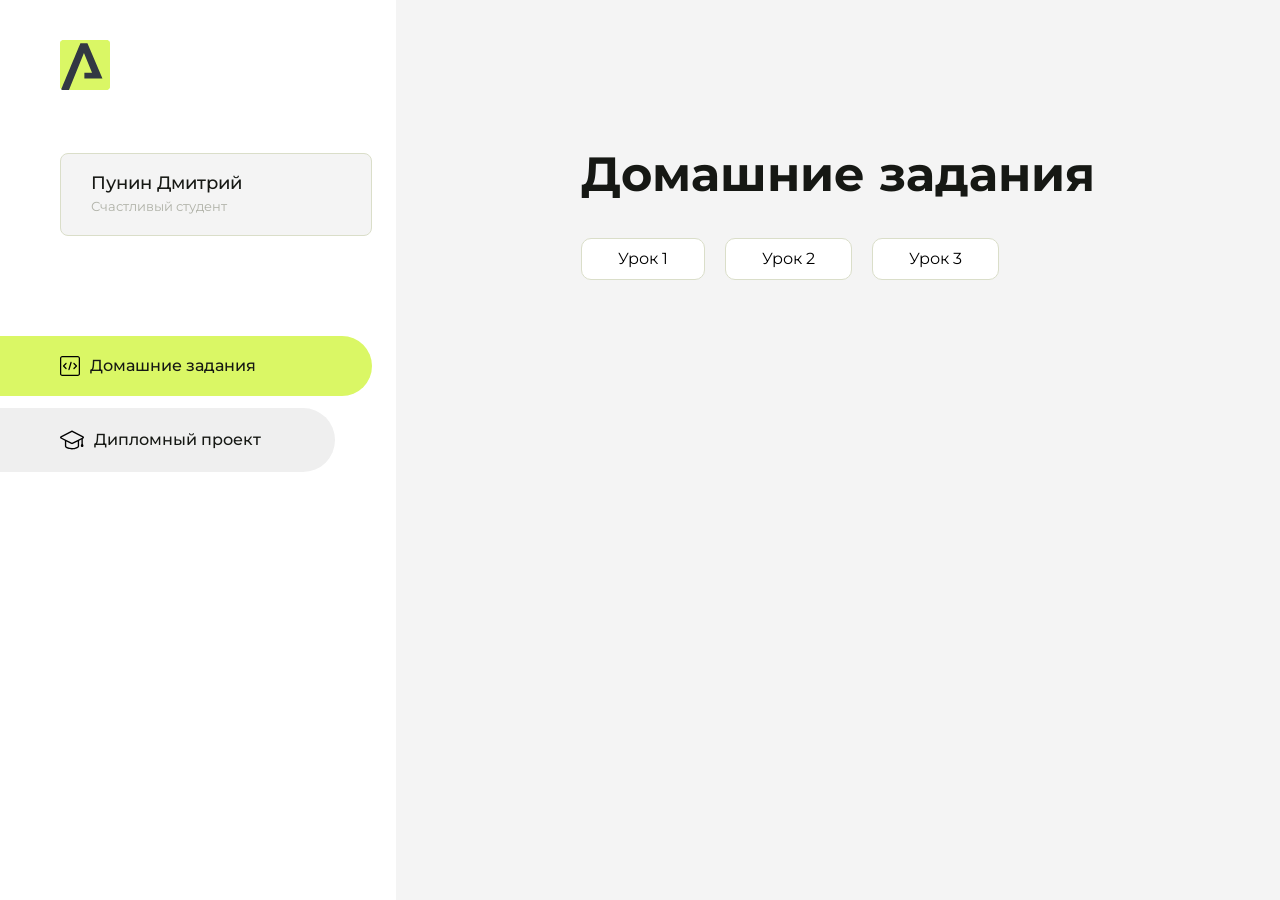
==== index.html @ 282d9a0c "Update index.html" ====
<!DOCTYPE html>
<html lang="en">
<head>
    <meta charset="UTF-8">
    <meta name="viewport" content="width=device-width, initial-scale=1.0">
    <title>Домашняя работа</title>
    <link rel="shortcut icon" href="src/logo.ico" type="image/x-icon">
    <link rel="preconnect" href="https://fonts.googleapis.com">
    <link rel="preconnect" href="https://fonts.gstatic.com" crossorigin>
    <link href="https://fonts.googleapis.com/css2?family=Montserrat:wght@400;500;700&family=Rubik:wght@500&display=swap"
          rel="stylesheet">
    <link rel="stylesheet" href="src/style.css">
</head>
<body id="body">
<div class="overlay" id="overlay"></div>
<div class="layout">
    <div class="burger" id="burger">
        <svg viewBox="0 0 24 24" fill="none" xmlns="http://www.w3.org/2000/svg">
            <g id="SVGRepo_bgCarrier" stroke-width="0"></g>
            <g id="SVGRepo_tracerCarrier" stroke-linecap="round" stroke-linejoin="round"></g>
            <g id="SVGRepo_iconCarrier">
                <path d="M4 18L20 18" stroke="#DAF765" stroke-width="2" stroke-linecap="round"></path>
                <path d="M4 12L20 12" stroke="#DAF765" stroke-width="2" stroke-linecap="round"></path>
                <path d="M4 6L20 6" stroke="#DAF765" stroke-width="2" stroke-linecap="round"></path>
            </g>
        </svg>
    </div>
    <aside class="sidebar" id="sidebar">
        <div class="sidebar__inner">
            <div class="logo">
                <svg width="50" height="50" viewBox="0 0 50 50" fill="none" xmlns="http://www.w3.org/2000/svg">
                    <g clip-path="url(#clip0_513_74730)">
                        <path d="M46.17 -0.257004H3.83C1.57281 -0.257004 -0.257 1.57281 -0.257 3.83V46.17C-0.257 48.4272 1.57281 50.257 3.83 50.257H46.17C48.4272 50.257 50.257 48.4272 50.257 46.17V3.83C50.257 1.57281 48.4272 -0.257004 46.17 -0.257004Z"
                              fill="#DAF765"/>
                        <path d="M24.375 38.4H42.461L27.441 3.1585H20.4355C20.4355 3.1585 6.7895 35.881 1.1945 49.294C2.015 50.0275 3.0945 50.257 3.6945 50.257H8.8445L23.954 13.07L32.0465 32.8285H24.375V38.4Z"
                              fill="#323843"/>
                    </g>
                    <defs>
                        <clipPath id="clip0_513_74730">
                            <rect width="50" height="50" fill="white"/>
                        </clipPath>
                    </defs>
                </svg>
            </div>
            <div class="sidebar__user">
                <div class="sidebar__name">Пунин Дмитрий</div>
                <div class="sidebar__text">Счастливый студент</div>
            </div>
            <div class="sidebar__tabs">
                <div class="sidebar__item">
                    <button class="sidebar__button active" id="tasks">
                        <svg xmlns="http://www.w3.org/2000/svg" width="20" height="20" viewBox="0 0 20 20" fill="none">
                            <g clip-path="url(#clip0_704_74543)">
                                <path d="M17.7083 20H2.29167C1.0275 20 0 18.9725 0 17.7083V2.29167C0 1.0275 1.0275 0 2.29167 0H17.7083C18.9725 0 20 1.0275 20 2.29167V17.7083C20 18.9725 18.9725 20 17.7083 20ZM2.29167 1.25C1.7175 1.25 1.25 1.7175 1.25 2.29167V17.7083C1.25 18.2825 1.7175 18.75 2.29167 18.75H17.7083C18.2825 18.75 18.75 18.2825 18.75 17.7083V2.29167C18.75 1.7175 18.2825 1.25 17.7083 1.25H2.29167Z"
                                      fill="black"/>
                                <path d="M6.04167 13.125C5.88167 13.125 5.72167 13.0642 5.6 12.9417L3.1 10.4417C2.85583 10.1975 2.85583 9.80167 3.1 9.5575L5.6 7.0575C5.84417 6.81333 6.24 6.81333 6.48417 7.0575C6.72833 7.30167 6.72833 7.6975 6.48417 7.94167L4.42583 10L6.48417 12.0583C6.72833 12.3025 6.72833 12.6983 6.48417 12.9425C6.36167 13.0642 6.20167 13.125 6.04167 13.125Z"
                                      fill="black"/>
                                <path d="M8.95833 14.1667C8.9 14.1667 8.84 14.1583 8.78167 14.1417C8.45083 14.0442 8.26083 13.6967 8.35833 13.3658L10.4417 6.28251C10.5392 5.95084 10.8892 5.76417 11.2175 5.85917C11.5483 5.95667 11.7383 6.30417 11.6408 6.63501L9.5575 13.7183C9.47833 13.9908 9.22833 14.1667 8.95833 14.1667Z"
                                      fill="black"/>
                                <path d="M13.9583 13.125C13.7983 13.125 13.6383 13.0642 13.5167 12.9417C13.2725 12.6975 13.2725 12.3017 13.5167 12.0575L15.575 9.99916L13.5167 7.94083C13.2725 7.69666 13.2725 7.30083 13.5167 7.05666C13.7608 6.81249 14.1567 6.81249 14.4008 7.05666L16.9008 9.55666C17.145 9.80083 17.145 10.1967 16.9008 10.4408L14.4008 12.9408C14.2783 13.0642 14.1183 13.125 13.9583 13.125Z"
                                      fill="black"/>
                            </g>
                            <defs>
                                <clipPath id="clip0_704_74543">
                                    <rect width="20" height="20" fill="white"/>
                                </clipPath>
                            </defs>
                        </svg>
                        <span>Домашние задания</span></button>
                </div>
                <div class="sidebar__item">
                    <button class="sidebar__button" id="diplom">
                        <svg xmlns="http://www.w3.org/2000/svg" width="24" height="24" viewBox="0 0 24 24" fill="none">
                            <g clip-path="url(#clip0_704_74553)">
                                <path d="M23.2628 10.5971C23.7176 10.365 24 9.90375 24 9.39337C24 8.883 23.7176 8.42175 23.2628 8.18962L12.6135 2.75362C12.2291 2.55824 11.7705 2.55787 11.3854 2.75399L0.736875 8.19C0.282375 8.42175 0 8.883 0 9.39337C0 9.90375 0.282375 10.365 0.736875 10.5971L4.89038 12.7177V18.2074C4.89038 19.8154 8.412 21.393 12 21.393C15.5884 21.393 19.1096 19.815 19.1096 18.2074V12.7174L21.4609 11.517V15.8017L20.901 17.2305C20.7409 17.6389 20.7934 18.0994 21.0405 18.4616C21.2876 18.8246 21.6979 19.041 22.1366 19.041C22.5754 19.041 22.9852 18.8246 23.2324 18.462C23.4795 18.099 23.532 17.6385 23.3719 17.2301L22.8124 15.8021V10.827L23.2628 10.5971ZM17.7623 18.1721C17.6198 18.6375 15.3491 20.0419 12 20.0419C8.65088 20.0419 6.38025 18.6375 6.2415 18.2074V12.3037L6.23887 12.3019C6.23812 12.057 6.1065 11.8207 5.87325 11.7019L1.3515 9.39337L12 3.95737L22.6489 9.39337L12 14.8294L5.87325 11.7019C5.54063 11.5331 4.6695 11.6674 4.5 12C4.33012 12.3322 4.55813 12.5479 4.89038 12.7177L11.3857 16.0331C11.5781 16.1314 11.7889 16.1805 12 16.1805C12.2107 16.1805 12.4222 16.1314 12.6146 16.0331L17.7593 13.407L17.7623 18.1721Z"
                                      fill="black"/>
                            </g>
                            <defs>
                                <clipPath id="clip0_704_74553">
                                    <rect width="24" height="24" fill="white"/>
                                </clipPath>
                            </defs>
                        </svg>
                        <span>Дипломный проект</span></button>
                </div>
            </div>
        </div>

    </aside>
    <div class="content">
        <div class="container">
            <div class="content__block" id="tasksBlock">
                <div class="content__title">Домашние задания</div>
                <ul class="content__list">
                    <li class="content__list-item">
                        <a href="hello-arokenru/index.html">Урок 1</a>
                    </li>
                    <li class="content__list-item">
                        <a href="Lesson-14/index.html">Урок 2</a>
                    </li>
                    <li class="content__list-item">
                        <a href="#">Урок 3</a>
                    </li>
                </ul>
            </div>
            <div class="content__block hidden" id="diplomBlock">
                <div class="content__title">Дипломный проект</div>
                <div class="content__list-diplom">
                    <a href="ПАПКА-С-НОМЕРОМ-УРОКА">Ссылка на ДЗ</a>
                </div>
                <div class="content__decor">
                    <div class="content__decor-text">Давай проверим, чему ты научился!</div>
                    <div class="content__decor-img">
                        <img src="src/decor.png" alt="decor">
                    </div>
                </div>
            </div>
        </div>
    </div>
</div>
<script src="src/index.js"></script>
</body>
</html>
---- src/style.css ----
*{padding: 0;margin: 0;border: 0;}
*,*:before,*:after{-webkit-box-sizing: border-box;box-sizing: border-box;}
:focus,:active{outline: none;}
a:focus,a:active{outline: none;}
nav,footer,header,aside{display: block;}
html,body{
    height:100%;width:100%;
    font-size:100%;line-height:1;-ms-text-size-adjust:100%;-moz-text-size-adjust:100%;-webkit-text-size-adjust:100%;}
input,button,textarea{font-family:inherit;}
input::-ms-clear{display: none;}
button{cursor: pointer;}
button::-moz-focus-inner{padding:0;border:0;}
a,a:visited{text-decoration: none;}
a:hover{text-decoration: none;}
ul li{list-style: none;}
img{vertical-align: top;}
h1,h2,h3,h4,h5,h6{font-size:inherit;font-weight: inherit;}
a{color:inherit;}



body {
    font-family: "Montserrat",SansSerif;
    color: black;
}

body.overflow {
    overflow: hidden;
}



.layout {
    display: -webkit-box;
    display: -ms-flexbox;
    display: flex;
    min-height: 100vh;
}

.sidebar {
    padding: 40px 24px 40px 0;
    -ms-flex-negative: 0;
    flex-shrink: 0;
    background-color: white;
}



.content {
    -webkit-box-flex: 1;
    -ms-flex-positive: 1;
    flex-grow: 1;
    background-color: #F4F4F4;
}

.container {
    display: -webkit-box;
    display: -ms-flexbox;
    display: flex;
    -webkit-box-orient: vertical;
    -webkit-box-direction: normal;
    -ms-flex-direction: column;
    flex-direction: column;
    -webkit-box-pack: center;
    -ms-flex-pack: center;
    justify-content: center;
    -webkit-box-align: center;
    -ms-flex-align: center;
    align-items: center;
    padding: 150px 60px 80px 60px;
}


.logo {
    margin-left: 60px;
    margin-bottom: 60px;
}

.sidebar__user {
    background-color: #F4F4F4;
    padding: 20px 30px;
    margin-left: 60px;
    margin-bottom: 100px;
    border-radius: 8px;
    border: 1px solid #DADEC9;
}

.sidebar__name {
    color:#161814;
    font-size: 18px;
    font-weight: 500;
    margin-bottom: 6px;
}

.sidebar__text {
    color: #AFB1A7;
    font-size: 13px;
    font-weight: 400;
    line-height: 130%; /* 16.9px */
}

.sidebar__item {
    width: 372px;
}

.sidebar__button {
    display: -webkit-box;
    display: -ms-flexbox;
    display: flex;
    -webkit-box-align: center;
    -ms-flex-align: center;
    align-items: center;
    gap: 10px;
    padding: 20px 60px;
    margin-bottom: 12px;
    border-radius: 0px 100px 100px 0px;
    -webkit-transition: all .5s;
    -o-transition: all .5s;
    transition: all .5s;
    cursor: pointer;
    width: 90%;
    color:#161814;
    font-size: 16px;
    font-weight: 500;
}

.sidebar__button.active , .sidebar__button:hover {
    width: 100%;
    background-color: #DAF765;
}


.content__title {
    color: #161814;
    font-size: 48px;
    font-weight: 700;
    margin-bottom: 40px;
}

.content__list {
    display: -webkit-box;
    display: -ms-flexbox;
    display: flex;
    -webkit-box-align: center;
    -ms-flex-align: center;
    align-items: center;
    -ms-flex-wrap: wrap;
    flex-wrap: wrap;
    gap: 20px;
}



.content__list-item  {
    cursor: pointer;
    padding: 12px 18px;
    background-color: #fff;
    border-radius: 10px;
    border: 1px solid #DADEC9;
    -webkit-transition: all .3s;
    -o-transition: all .3s;
    transition: all .3s;
}

.content__list-item:hover,.content__list-diplom:hover {
    background-color: #AFB1A7;
}

li a {
    padding: 12px 18px;

}


.content__list-diplom {
    -webkit-transition: all .3s;
    -o-transition: all .3s;
    transition: all .3s;
    display: inline-block;
    padding: 12px 18px;
    background-color: #fff;
    border-radius: 10px;
    border: 1px solid #DADEC9;
}

.content__decor {
    display: -webkit-box;
    display: -ms-flexbox;
    display: flex;
    -webkit-box-align: center;
    -ms-flex-align: center;
    align-items: center;
}

.content__decor-text {
    color:#BEDD44;
    font-size: 36px;
    font-weight: 700;
    line-height: 110%; /* 39.6px */
}

.content__block {
    max-width: 1200px;
}

.content__block.hidden {
    display: none;
}

.content__decor-img img{
    width: 100%;
}

.burger {
    display: none;
    padding: 5px;
    position: fixed;
    top: 3%;
    right: 7%;
    width: 40px;
    height: 40px;
    background-color: #161814;
    border-radius: 50%;
    z-index: 10;
    border: 1px solid #DAF765;
}

@media (max-width: 768px) {
    .burger {
        display: block;
    }

    .sidebar {
        -webkit-transition: all .3s;
        -o-transition: all .3s;
        transition: all .3s;
        -webkit-transform: translateX(-100%);
        -ms-transform: translateX(-100%);
        transform: translateX(-100%);
        position: fixed;
        top: 0;
        left: 0;
        bottom: 0;
        z-index: 5;
    }

    .sidebar.show {
        -webkit-transform: translateX(0%);
        -ms-transform: translateX(0%);
        transform: translateX(0%);
    }

    .overlay {
        opacity: 0;
        pointer-events: none;
        -webkit-transition: all .3s;
        -o-transition: all .3s;
        transition: all .3s;
        position: absolute;
        top: 0;
        right: 0;
        left: 0;
        bottom: 0;
        z-index: 3;
        background-color: #000000e0;
    }

    .overlay.show {
        opacity: 1;
        pointer-events: all;
    }

    .container {
        padding: 40px 20px;
        min-height: 100%;
    }

    .content__decor {
        margin-top: 20px;
        -webkit-box-orient: vertical;
        -webkit-box-direction: normal;
        -ms-flex-direction: column;
        flex-direction: column;
    }
}

@media (max-width: 400px) {
    .sidebar__user {
        margin-left: 0;
    }
}
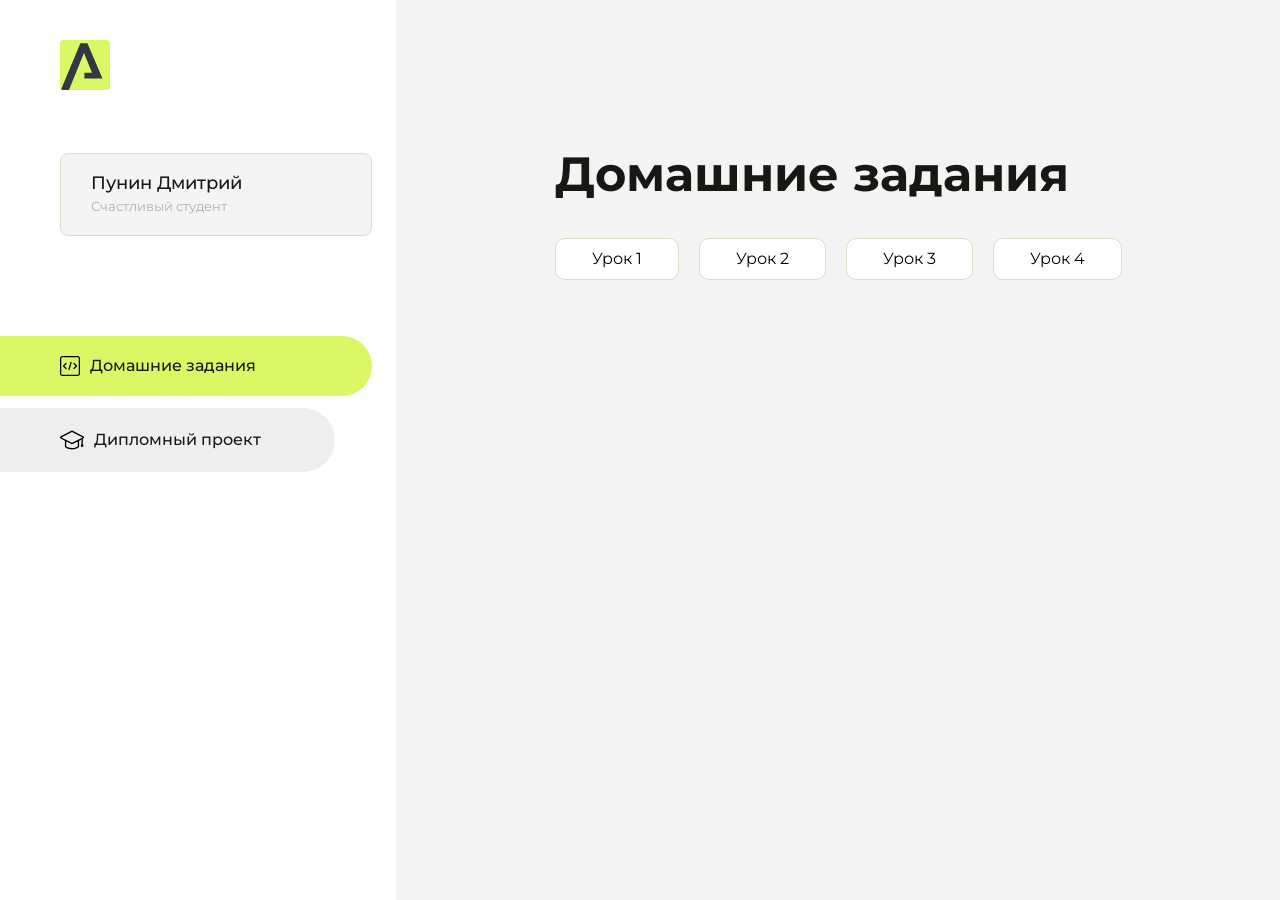
==== commit 4c5b0853: "Update index.html" ====
--- a/index.html
+++ b/index.html
@@ -98,8 +98,11 @@
                     <li class="content__list-item">
                         <a href="Lesson-14/index.html">Урок 2</a>
                     </li>
-                    <li class="content__list-item">
-                        <a href="#">Урок 3</a>
+                     <li class="content__list-item">
+                        <a href="Lesson-35/index.html">Урок 3</a>
+                    </li>
+                     <li class="content__list-item">
+                        <a href="Lesson-36/index.html">Урок 4</a>
                     </li>
                 </ul>
             </div>
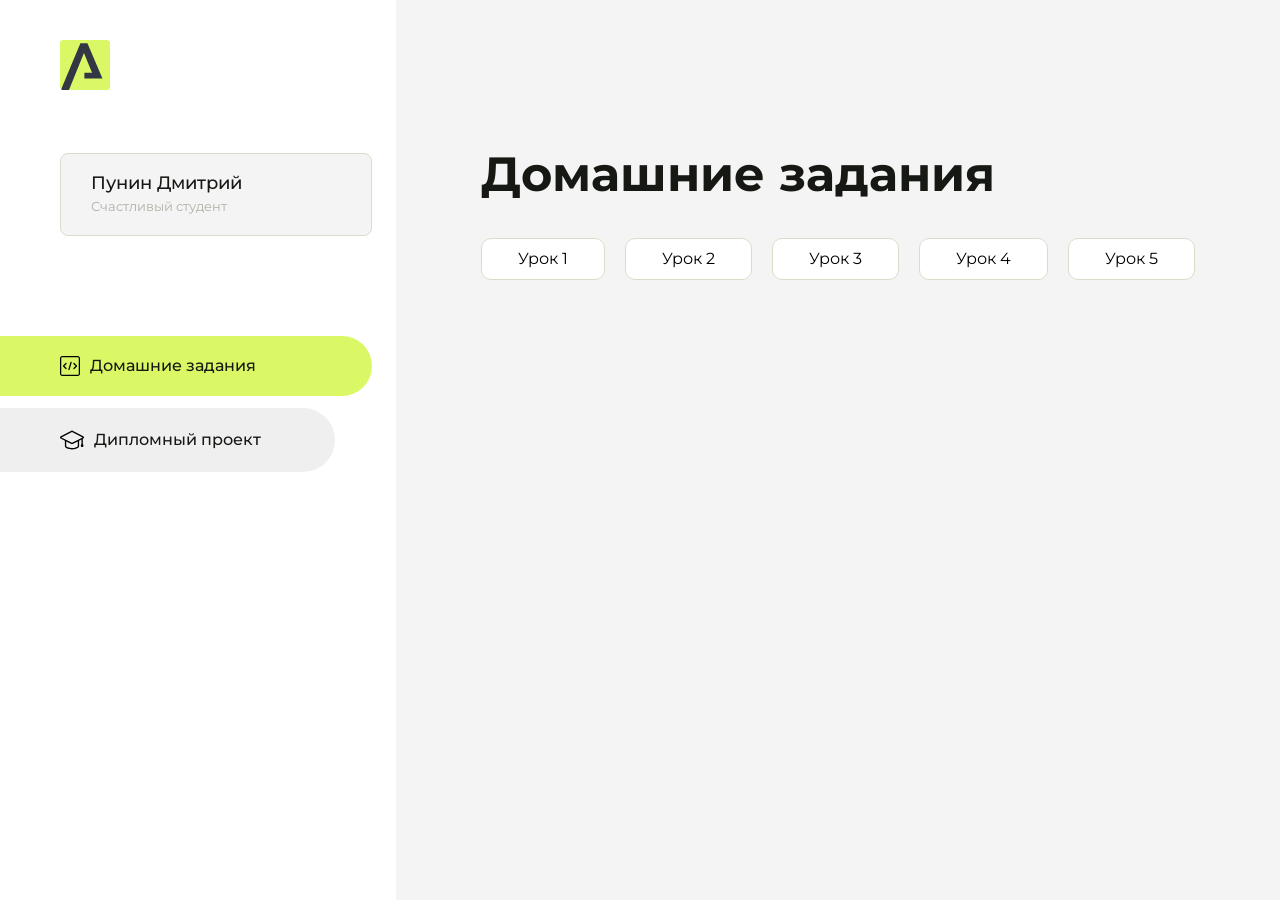
==== commit fbe162d4: "Update index.html" ====
--- a/index.html
+++ b/index.html
@@ -104,6 +104,9 @@
                      <li class="content__list-item">
                         <a href="Lesson-36/index.html">Урок 4</a>
                     </li>
+                    <li class="content__list-item">
+                        <a href="Lesson-50/index.html">Урок 5</a>
+                    </li>
                 </ul>
             </div>
             <div class="content__block hidden" id="diplomBlock">
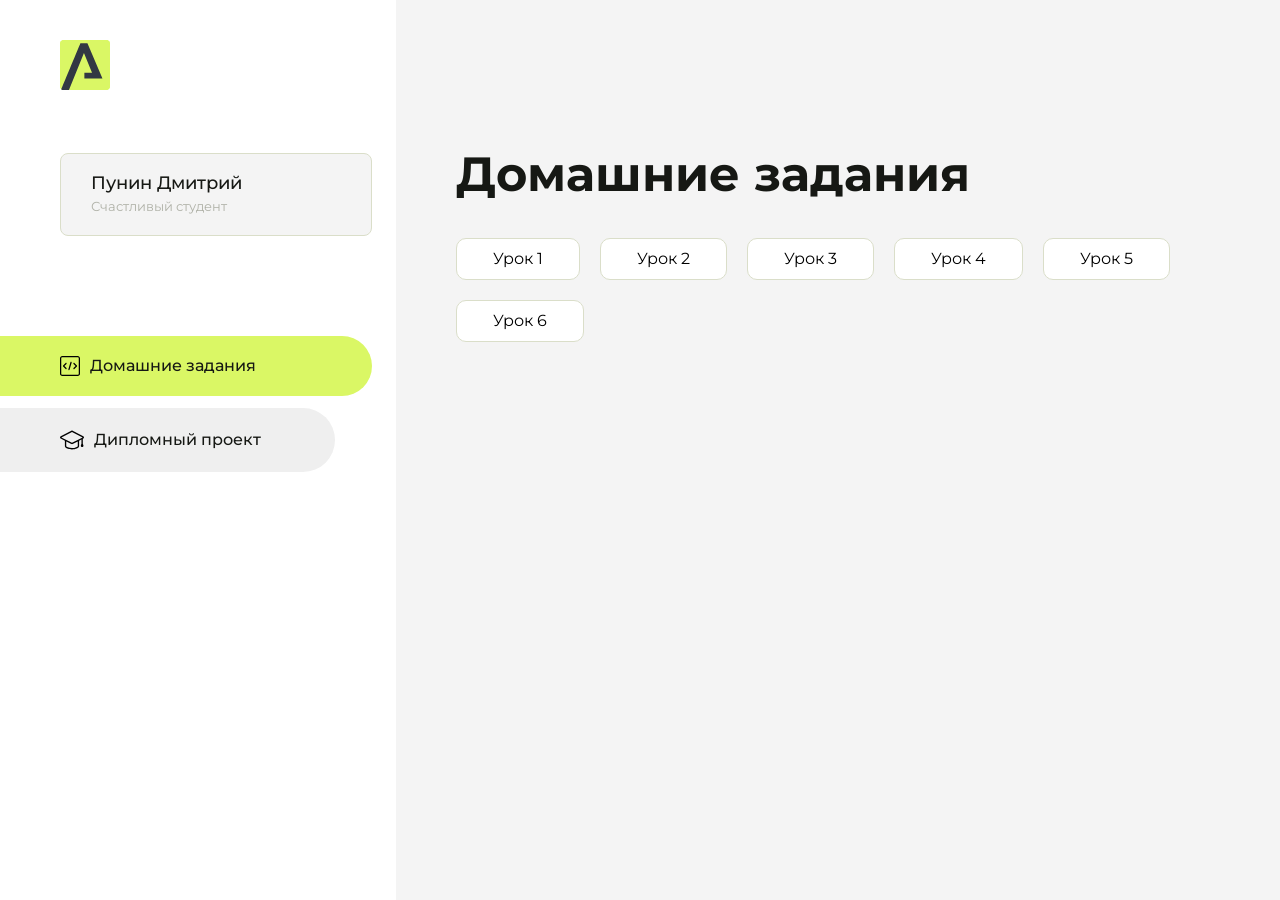
==== commit 5cb84817: "Update index.html" ====
--- a/index.html
+++ b/index.html
@@ -107,6 +107,9 @@
                     <li class="content__list-item">
                         <a href="Lesson-50/index.html">Урок 5</a>
                     </li>
+                    <li class="content__list-item">
+                        <a href="Lesson-56/index.html">Урок 6</a>
+                    </li>
                 </ul>
             </div>
             <div class="content__block hidden" id="diplomBlock">
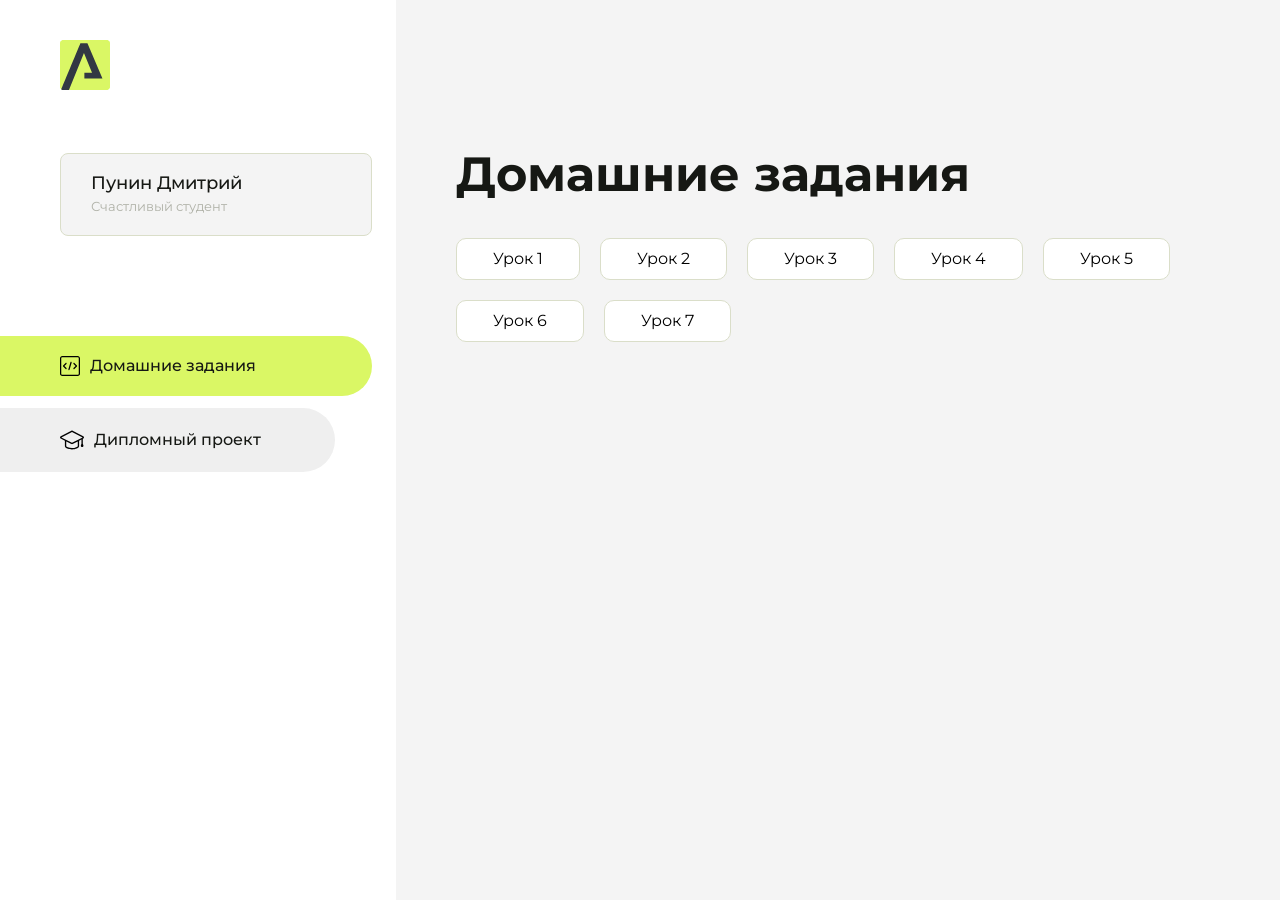
==== commit 47eed1d9: "Add Урок 7 link to tasks list Added a new lesson link for Урок 7 in the tasks list." ====
--- a/index.html
+++ b/index.html
@@ -110,6 +110,9 @@
                     <li class="content__list-item">
                         <a href="Lesson-56/index.html">Урок 6</a>
                     </li>
+                    <li class="content__list-item">
+                        <a href="Lesson-63/index.html">Урок 7</a>
+                    </li>
                 </ul>
             </div>
             <div class="content__block hidden" id="diplomBlock">
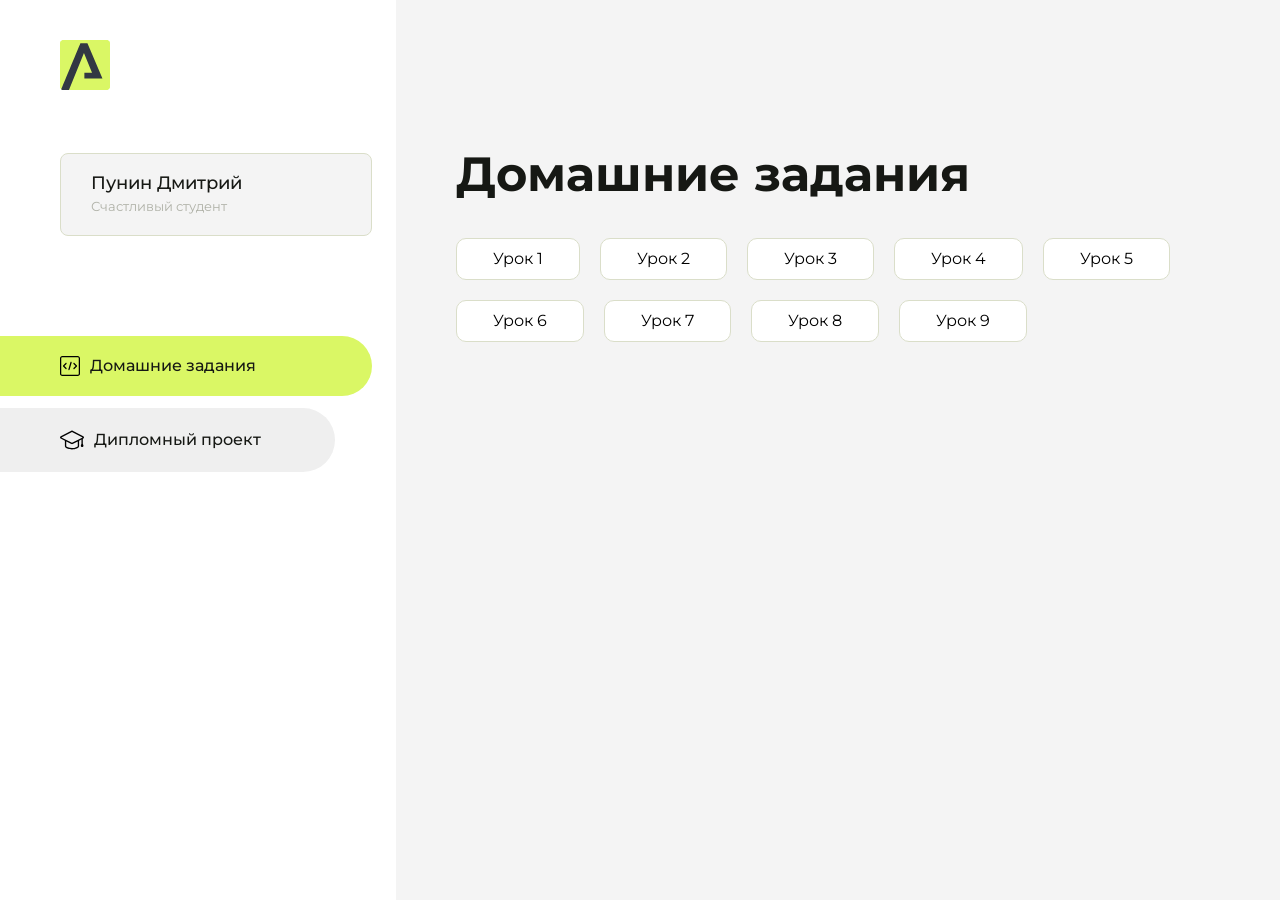
==== commit b34d7213: "Update index.html" ====
--- a/index.html
+++ b/index.html
@@ -113,6 +113,12 @@
                     <li class="content__list-item">
                         <a href="Lesson-63/index.html">Урок 7</a>
                     </li>
+                    <li class="content__list-item">
+                        <a href="Lesson-72/index.html">Урок 8</a>
+                    </li>
+                    <li class="content__list-item">
+                        <a href="Lesson-75/index.html">Урок 9</a>
+                    </li>
                 </ul>
             </div>
             <div class="content__block hidden" id="diplomBlock">
